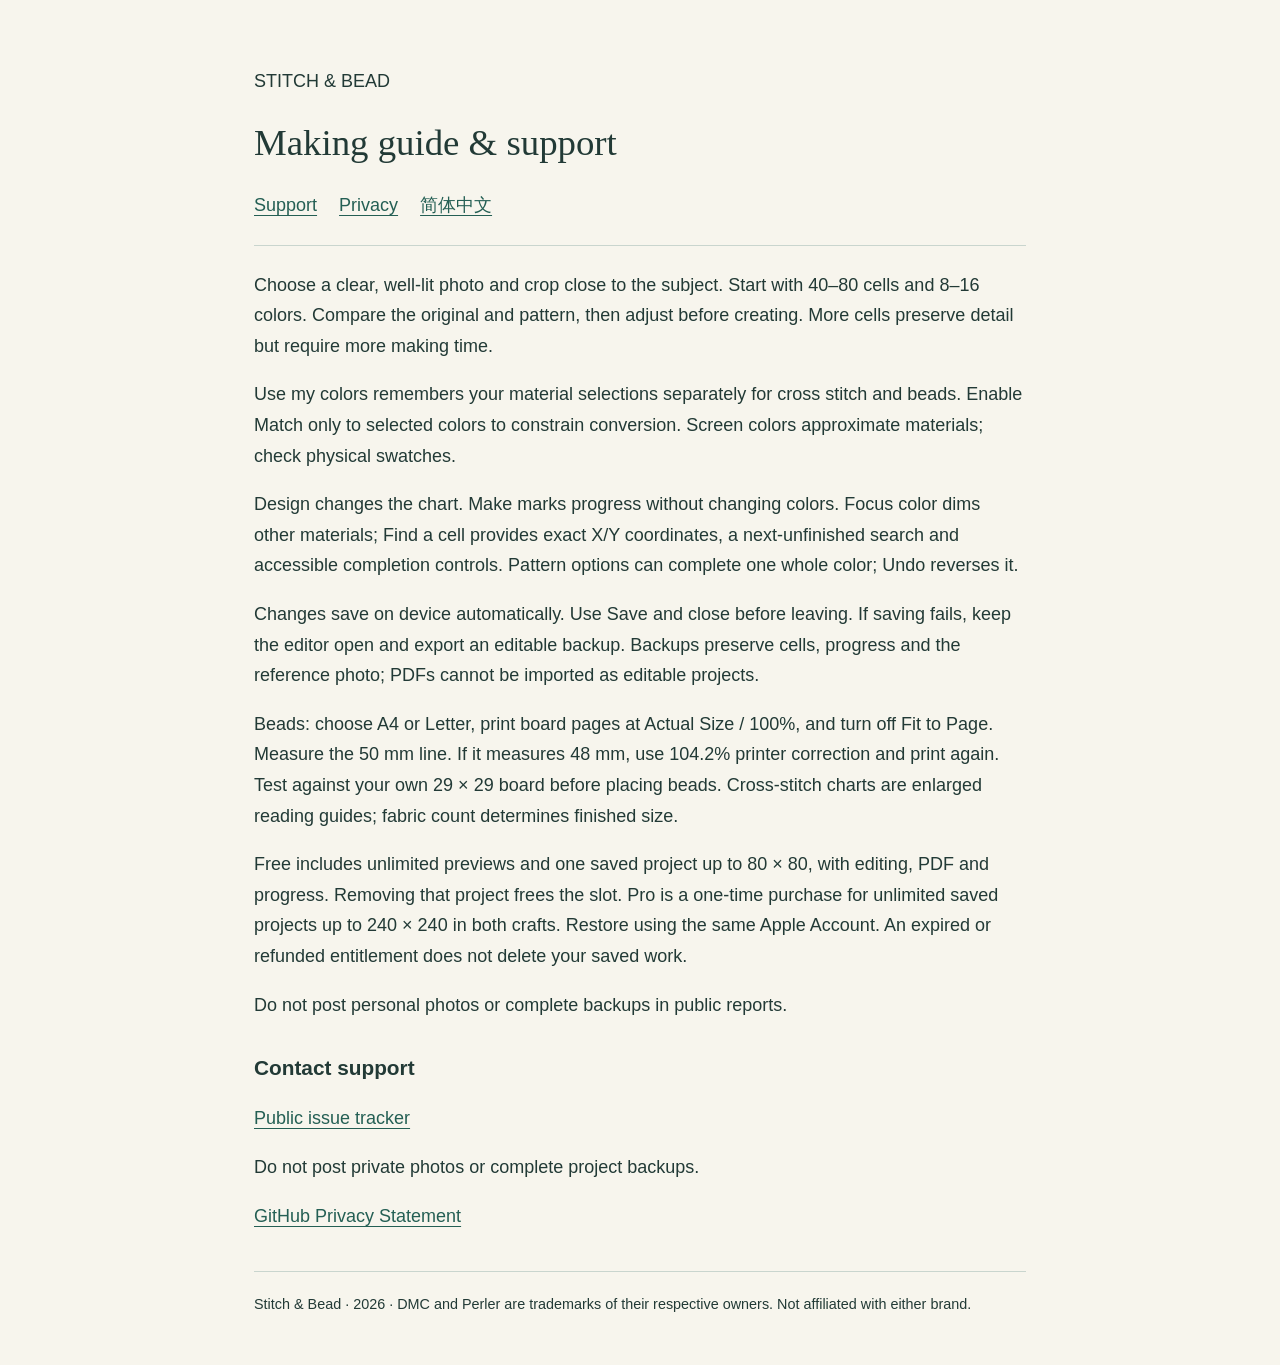
==== index.html @ e2368814 "Publish Stitch and Bead support and privacy policies" ====
<!doctype html>
<html lang="en"><head><meta charset="utf-8"><meta name="viewport" content="width=device-width,initial-scale=1"><title>Stitch &amp; Bead · Making guide & support</title><link rel="stylesheet" href="style.css"></head><body><main><header><p>STITCH &amp; BEAD</p><h1>Making guide & support</h1><nav><a href="index.html">Support</a><a href="privacy.html">Privacy</a><a href="support-zh-Hans.html">简体中文</a></nav></header><p>Choose a clear, well-lit photo and crop close to the subject. Start with 40–80 cells and 8–16 colors. Compare the original and pattern, then adjust before creating. More cells preserve detail but require more making time.</p>
<p>Use my colors remembers your material selections separately for cross stitch and beads. Enable Match only to selected colors to constrain conversion. Screen colors approximate materials; check physical swatches.</p>
<p>Design changes the chart. Make marks progress without changing colors. Focus color dims other materials; Find a cell provides exact X/Y coordinates, a next-unfinished search and accessible completion controls. Pattern options can complete one whole color; Undo reverses it.</p>
<p>Changes save on device automatically. Use Save and close before leaving. If saving fails, keep the editor open and export an editable backup. Backups preserve cells, progress and the reference photo; PDFs cannot be imported as editable projects.</p>
<p>Beads: choose A4 or Letter, print board pages at Actual Size / 100%, and turn off Fit to Page. Measure the 50 mm line. If it measures 48 mm, use 104.2% printer correction and print again. Test against your own 29 × 29 board before placing beads. Cross-stitch charts are enlarged reading guides; fabric count determines finished size.</p>
<p>Free includes unlimited previews and one saved project up to 80 × 80, with editing, PDF and progress. Removing that project frees the slot. Pro is a one-time purchase for unlimited saved projects up to 240 × 240 in both crafts. Restore using the same Apple Account. An expired or refunded entitlement does not delete your saved work.</p>
<p>Do not post personal photos or complete backups in public reports.</p><h2>Contact support</h2><p><a href="https://github.com/wanwanyahoo/stitch-bead-support/issues">Public issue tracker</a></p><p>Do not post private photos or complete project backups.</p><p><a href="https://docs.github.com/en/site-policy/privacy-policies/github-general-privacy-statement">GitHub Privacy Statement</a></p><footer>Stitch &amp; Bead · 2026 · DMC and Perler are trademarks of their respective owners. Not affiliated with either brand.</footer></main></body></html>
---- style.css ----
*{box-sizing:border-box}body{margin:0;background:#f7f5ed;color:#223a36;font:18px/1.7 -apple-system,BlinkMacSystemFont,Segoe UI,sans-serif}main{max-width:820px;margin:auto;padding:48px 24px}header{border-bottom:1px solid #c9d5ce;padding-bottom:24px;margin-bottom:24px}h1{font:normal 2.3rem/1.2 Georgia,serif}h2{font-size:1.3rem;margin-top:30px}a{color:#245f54;text-underline-offset:.2em}nav{display:flex;gap:22px;flex-wrap:wrap}footer{margin-top:40px;border-top:1px solid #c9d5ce;padding-top:20px;font-size:.9rem}p{overflow-wrap:anywhere}@media(max-width:500px){main{padding:28px 20px}h1{font-size:2rem}}
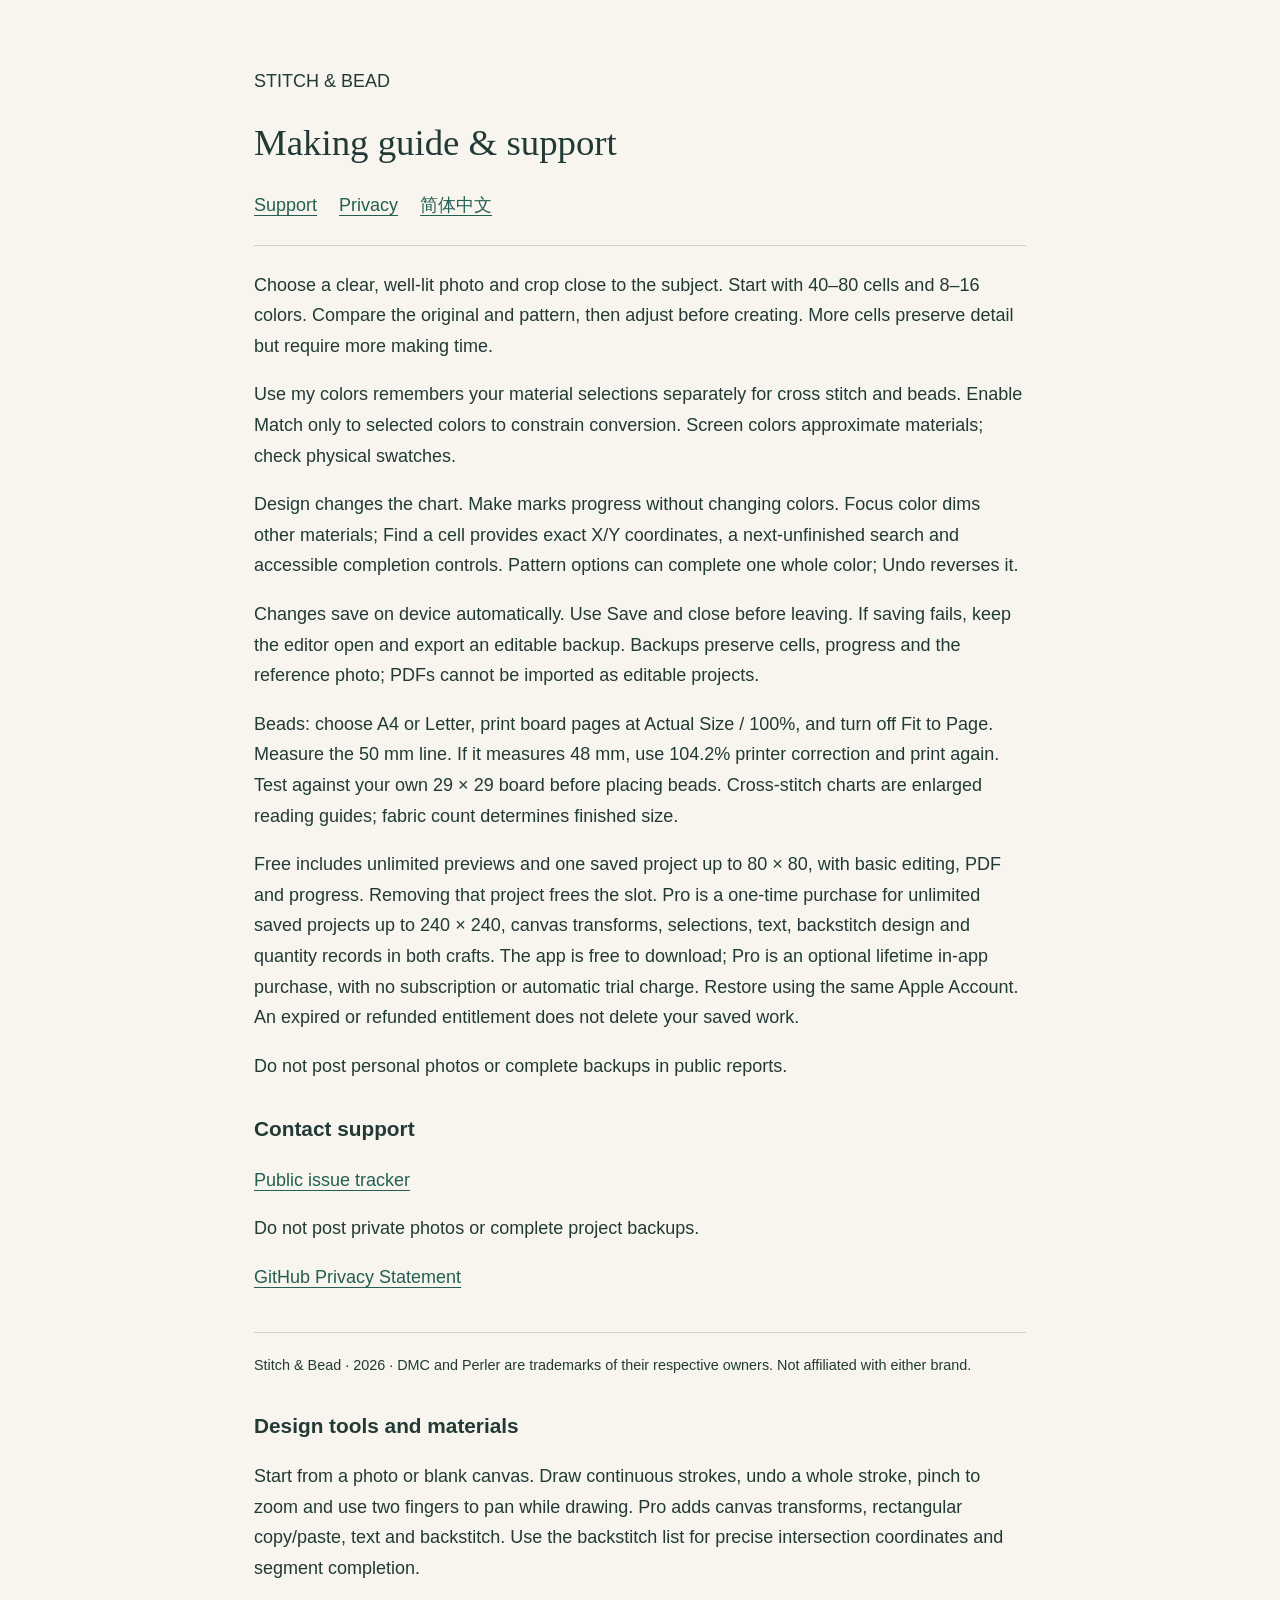
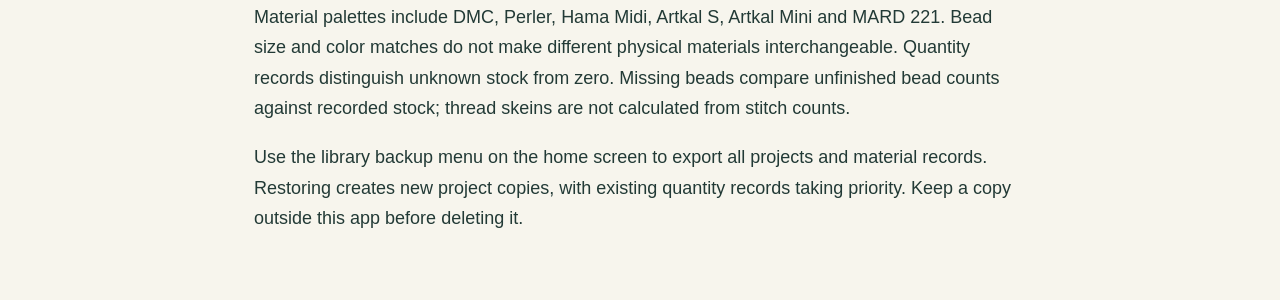
==== commit 3febe707: "Document design tools, materials and library backup" ====
--- a/index.html
+++ b/index.html
@@ -4,5 +4,5 @@
 <p>Design changes the chart. Make marks progress without changing colors. Focus color dims other materials; Find a cell provides exact X/Y coordinates, a next-unfinished search and accessible completion controls. Pattern options can complete one whole color; Undo reverses it.</p>
 <p>Changes save on device automatically. Use Save and close before leaving. If saving fails, keep the editor open and export an editable backup. Backups preserve cells, progress and the reference photo; PDFs cannot be imported as editable projects.</p>
 <p>Beads: choose A4 or Letter, print board pages at Actual Size / 100%, and turn off Fit to Page. Measure the 50 mm line. If it measures 48 mm, use 104.2% printer correction and print again. Test against your own 29 × 29 board before placing beads. Cross-stitch charts are enlarged reading guides; fabric count determines finished size.</p>
-<p>Free includes unlimited previews and one saved project up to 80 × 80, with editing, PDF and progress. Removing that project frees the slot. Pro is a one-time purchase for unlimited saved projects up to 240 × 240 in both crafts. Restore using the same Apple Account. An expired or refunded entitlement does not delete your saved work.</p>
-<p>Do not post personal photos or complete backups in public reports.</p><h2>Contact support</h2><p><a href="https://github.com/wanwanyahoo/stitch-bead-support/issues">Public issue tracker</a></p><p>Do not post private photos or complete project backups.</p><p><a href="https://docs.github.com/en/site-policy/privacy-policies/github-general-privacy-statement">GitHub Privacy Statement</a></p><footer>Stitch &amp; Bead · 2026 · DMC and Perler are trademarks of their respective owners. Not affiliated with either brand.</footer></main></body></html>
+<p>Free includes unlimited previews and one saved project up to 80 × 80, with basic editing, PDF and progress. Removing that project frees the slot. Pro is a one-time purchase for unlimited saved projects up to 240 × 240, canvas transforms, selections, text, backstitch design and quantity records in both crafts. The app is free to download; Pro is an optional lifetime in-app purchase, with no subscription or automatic trial charge. Restore using the same Apple Account. An expired or refunded entitlement does not delete your saved work.</p>
+<p>Do not post personal photos or complete backups in public reports.</p><h2>Contact support</h2><p><a href="https://github.com/wanwanyahoo/stitch-bead-support/issues">Public issue tracker</a></p><p>Do not post private photos or complete project backups.</p><p><a href="https://docs.github.com/en/site-policy/privacy-policies/github-general-privacy-statement">GitHub Privacy Statement</a></p><footer>Stitch &amp; Bead · 2026 · DMC and Perler are trademarks of their respective owners. Not affiliated with either brand.</footer><h2>Design tools and materials</h2><p>Start from a photo or blank canvas. Draw continuous strokes, undo a whole stroke, pinch to zoom and use two fingers to pan while drawing. Pro adds canvas transforms, rectangular copy/paste, text and backstitch. Use the backstitch list for precise intersection coordinates and segment completion.</p><p>Material palettes include DMC, Perler, Hama Midi, Artkal S, Artkal Mini and MARD 221. Bead size and color matches do not make different physical materials interchangeable. Quantity records distinguish unknown stock from zero. Missing beads compare unfinished bead counts against recorded stock; thread skeins are not calculated from stitch counts.</p><p>Use the library backup menu on the home screen to export all projects and material records. Restoring creates new project copies, with existing quantity records taking priority. Keep a copy outside this app before deleting it.</p></main></body></html>
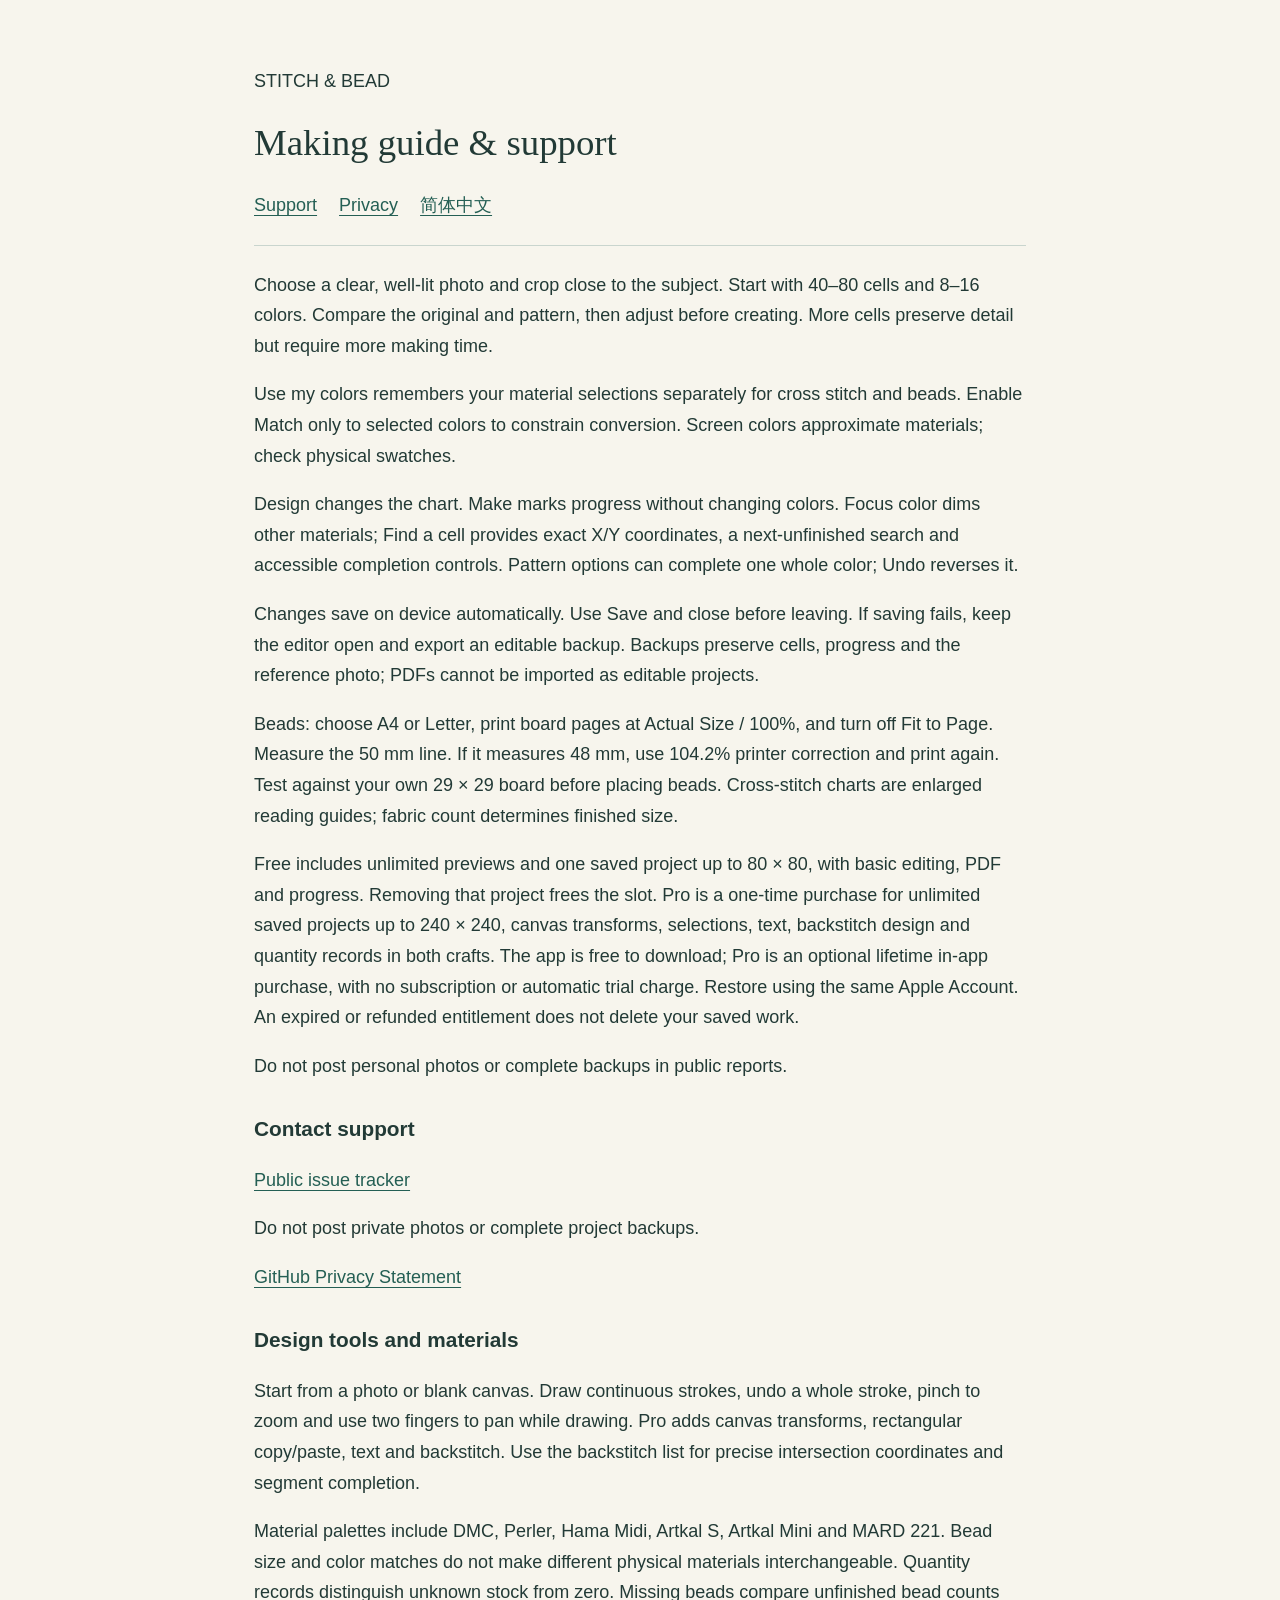
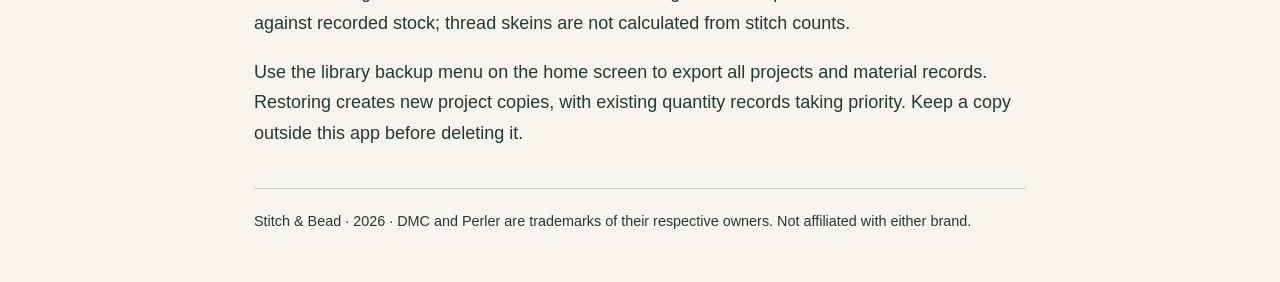
==== commit 7e905a35: "Keep support guide footer after tool instructions" ====
--- a/index.html
+++ b/index.html
@@ -5,4 +5,4 @@
 <p>Changes save on device automatically. Use Save and close before leaving. If saving fails, keep the editor open and export an editable backup. Backups preserve cells, progress and the reference photo; PDFs cannot be imported as editable projects.</p>
 <p>Beads: choose A4 or Letter, print board pages at Actual Size / 100%, and turn off Fit to Page. Measure the 50 mm line. If it measures 48 mm, use 104.2% printer correction and print again. Test against your own 29 × 29 board before placing beads. Cross-stitch charts are enlarged reading guides; fabric count determines finished size.</p>
 <p>Free includes unlimited previews and one saved project up to 80 × 80, with basic editing, PDF and progress. Removing that project frees the slot. Pro is a one-time purchase for unlimited saved projects up to 240 × 240, canvas transforms, selections, text, backstitch design and quantity records in both crafts. The app is free to download; Pro is an optional lifetime in-app purchase, with no subscription or automatic trial charge. Restore using the same Apple Account. An expired or refunded entitlement does not delete your saved work.</p>
-<p>Do not post personal photos or complete backups in public reports.</p><h2>Contact support</h2><p><a href="https://github.com/wanwanyahoo/stitch-bead-support/issues">Public issue tracker</a></p><p>Do not post private photos or complete project backups.</p><p><a href="https://docs.github.com/en/site-policy/privacy-policies/github-general-privacy-statement">GitHub Privacy Statement</a></p><footer>Stitch &amp; Bead · 2026 · DMC and Perler are trademarks of their respective owners. Not affiliated with either brand.</footer><h2>Design tools and materials</h2><p>Start from a photo or blank canvas. Draw continuous strokes, undo a whole stroke, pinch to zoom and use two fingers to pan while drawing. Pro adds canvas transforms, rectangular copy/paste, text and backstitch. Use the backstitch list for precise intersection coordinates and segment completion.</p><p>Material palettes include DMC, Perler, Hama Midi, Artkal S, Artkal Mini and MARD 221. Bead size and color matches do not make different physical materials interchangeable. Quantity records distinguish unknown stock from zero. Missing beads compare unfinished bead counts against recorded stock; thread skeins are not calculated from stitch counts.</p><p>Use the library backup menu on the home screen to export all projects and material records. Restoring creates new project copies, with existing quantity records taking priority. Keep a copy outside this app before deleting it.</p></main></body></html>
+<p>Do not post personal photos or complete backups in public reports.</p><h2>Contact support</h2><p><a href="https://github.com/wanwanyahoo/stitch-bead-support/issues">Public issue tracker</a></p><p>Do not post private photos or complete project backups.</p><p><a href="https://docs.github.com/en/site-policy/privacy-policies/github-general-privacy-statement">GitHub Privacy Statement</a></p><h2>Design tools and materials</h2><p>Start from a photo or blank canvas. Draw continuous strokes, undo a whole stroke, pinch to zoom and use two fingers to pan while drawing. Pro adds canvas transforms, rectangular copy/paste, text and backstitch. Use the backstitch list for precise intersection coordinates and segment completion.</p><p>Material palettes include DMC, Perler, Hama Midi, Artkal S, Artkal Mini and MARD 221. Bead size and color matches do not make different physical materials interchangeable. Quantity records distinguish unknown stock from zero. Missing beads compare unfinished bead counts against recorded stock; thread skeins are not calculated from stitch counts.</p><p>Use the library backup menu on the home screen to export all projects and material records. Restoring creates new project copies, with existing quantity records taking priority. Keep a copy outside this app before deleting it.</p><footer>Stitch &amp; Bead · 2026 · DMC and Perler are trademarks of their respective owners. Not affiliated with either brand.</footer></main></body></html>
